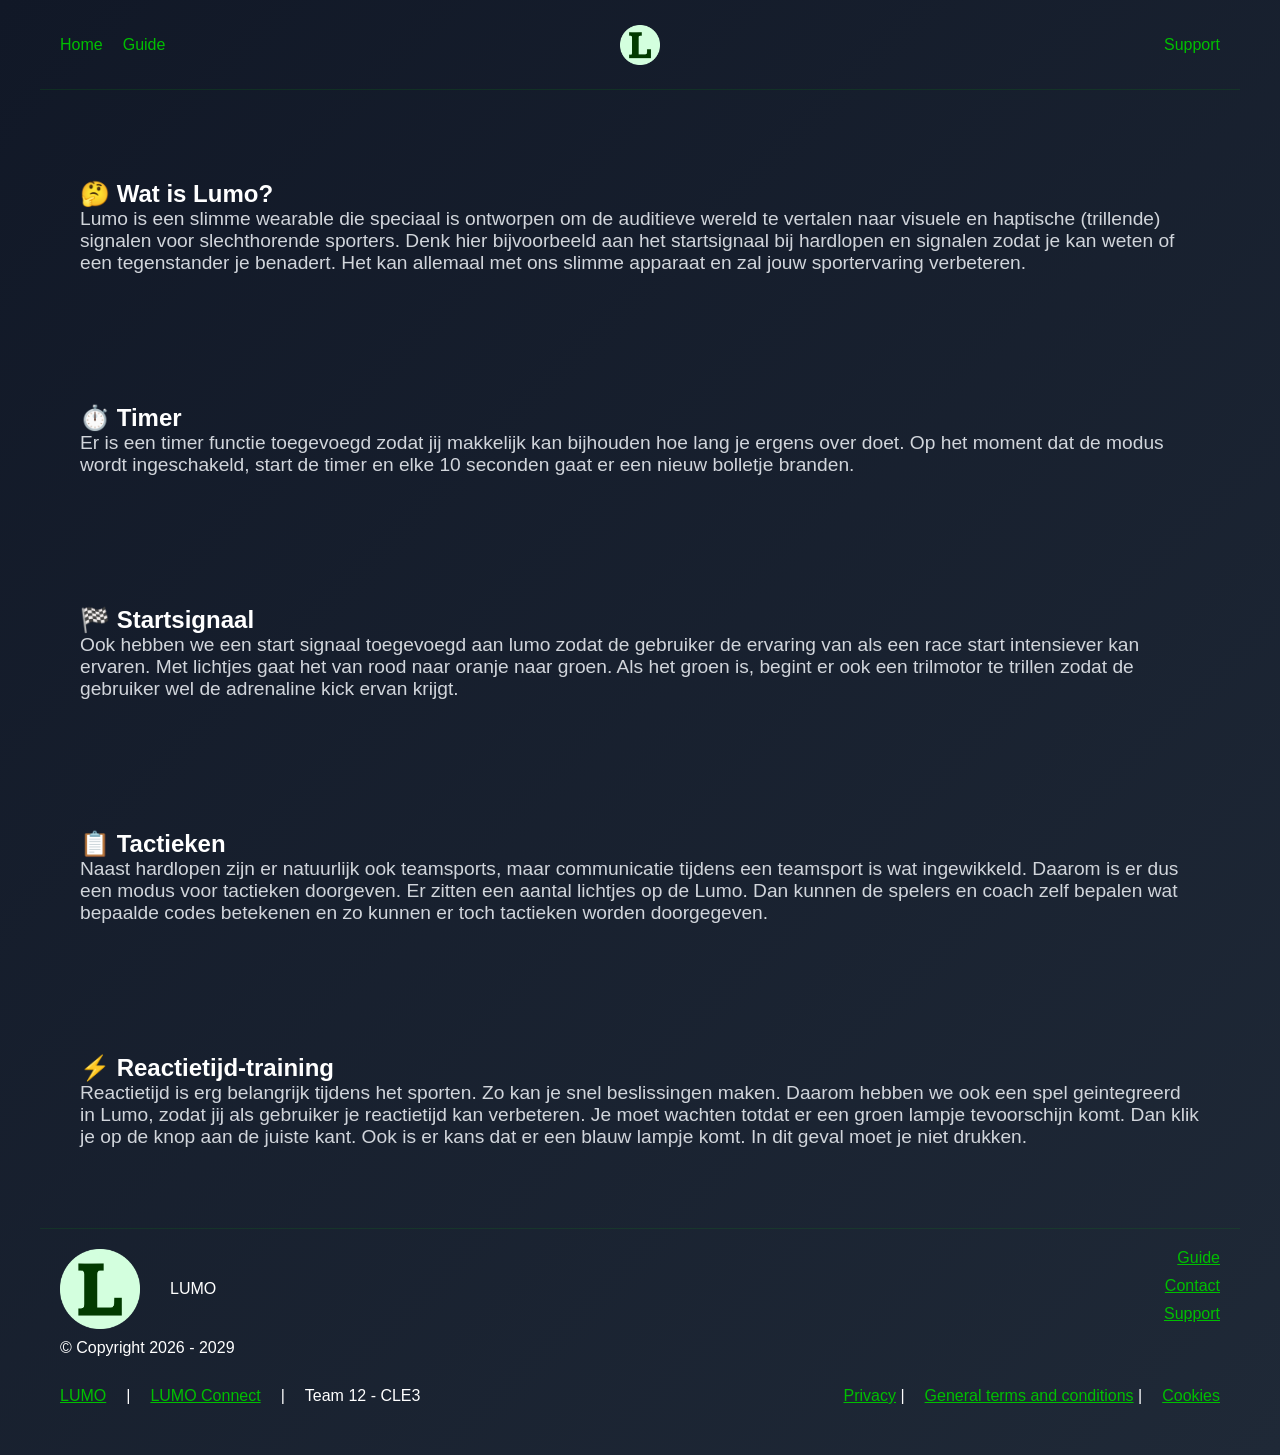
==== guide.html @ cd602b74 "Update Guide" ====
<!DOCTYPE html>
<html lang="en">
<head>
    <meta charset="UTF-8"/>
    <meta name="viewport" content="width=device-width, initial-scale=1.0"/>
    <link rel="shortcut icon" href="./assets/LUMO-logo.png" type="image/x-icon">
    <title>Lumo</title>
    <link rel="stylesheet" href="./styles/style.css">
    <script type="module" src="./javascript/app.js"></script>
</head>
<body>
<nav>
    <ul>
        <li><a href="./index.html">Home</a></li>
        <li><a href="./guide.html">Guide</a></li>
    </ul>
    <a href="./index.html">
        <img src="./assets/LUMO-logo.png" alt="Logo of LUMO">
    </a>
    <ul>
        <li><a href="./support.html">Support</a></li>
    </ul>
</nav>
<main>
    <div class="notification-container" id="notificationContainer"></div>
    <section id="what-is-lumo">
        <h2>🤔 Wat is Lumo?</h2>
        <p>
            Lumo is een slimme wearable die speciaal is ontworpen om de auditieve wereld te
            vertalen naar visuele en haptische (trillende) signalen voor slechthorende sporters.
            Denk hier bijvoorbeeld aan het startsignaal bij hardlopen en signalen zodat je kan
            weten of een tegenstander je benadert. Het kan allemaal met ons slimme apparaat
            en zal jouw sportervaring verbeteren.
        </p>
    </section>
    <section id="mode-1">
        <h2>⏱️ Timer</h2>
        <p>
            Er is een timer functie toegevoegd zodat jij makkelijk kan bijhouden hoe lang je ergens over doet. Op het
            moment dat de modus wordt ingeschakeld, start de timer en elke 10 seconden gaat er een nieuw bolletje
            branden.
        </p>
    </section>
    <section id="mode-2">
        <h2>🏁 Startsignaal</h2>
        <p>
            Ook hebben we een start signaal toegevoegd aan lumo zodat de gebruiker de ervaring van als een race start
            intensiever kan ervaren. Met lichtjes gaat het van rood naar oranje naar groen. Als het groen is, begint er
            ook een trilmotor te trillen zodat de gebruiker wel de adrenaline kick ervan krijgt.
        </p>
    </section>
    <section id="mode-3">
        <h2>📋 Tactieken</h2>
        <p>
            Naast hardlopen zijn er natuurlijk ook teamsports, maar communicatie tijdens een teamsport is wat
            ingewikkeld. Daarom is er dus een modus voor tactieken doorgeven. Er zitten een aantal lichtjes op de Lumo.
            Dan kunnen de spelers en coach zelf bepalen wat bepaalde codes betekenen en zo kunnen er toch tactieken
            worden doorgegeven.
        </p>
    </section>
    <section id="mode-4">
        <h2>⚡ Reactietijd-training</h2>
        <p>
            Reactietijd is erg belangrijk tijdens het sporten. Zo kan je snel beslissingen maken. Daarom hebben we ook
            een spel geintegreerd in Lumo, zodat jij als gebruiker je reactietijd kan verbeteren. Je moet wachten totdat
            er een groen lampje tevoorschijn komt. Dan klik je op de knop aan de juiste kant. Ook is er kans dat er een
            blauw lampje komt. In dit geval moet je niet drukken.
        </p>
    </section>
</main>
<footer>
    <div>
        <ul>
            <li class="logo-container"><img src="./assets/LUMO-logo.png" alt="LUMO"> LUMO</li>
            <li>© Copyright 2026 - 2029</li>
        </ul>
        <ul>
            <li><a href="#">Guide</a></li>
            <li><a href="#">Contact</a></li>
            <li><a href="./support.html">Support</a></li>
        </ul>
    </div>
    <div>
        <ul class="row">
            <li><a href="https://lumo.hogeschool-rotterdam.com/">LUMO</a></li>
            |
            <li><a href="http://connect-lumo.hogeschool-rotterdam.com/">LUMO Connect</a></li>
            |
            <li>Team 12 - CLE3</li>
        </ul>
        <ul class="row">
            <li><a href="#">Privacy</a> |</li>
            <li><a href="#">General terms and conditions</a> |</li>
            <li><a href="#">Cookies</a></li>
        </ul>
    </div>
</footer>
</body>
</html>
---- styles/style.css ----
* {
  margin: 0;
  padding: 0;
  box-sizing: border-box;
  font-family: Arial, sans-serif;
}

body {
  min-height: 100vh;
  display: flex;
  flex-direction: column;
  align-items: center;
  background: linear-gradient(135deg, #111827, #1f2937);
  color: white;
  text-align: center;
  overflow-x: hidden;
}

nav {
  width: 100%;
  max-width: 1200px;
  min-height: 10svh;
  padding: 20px;
  display: grid;
  grid-template-columns: 1fr auto 1fr;
  align-items: center;
  border-bottom: 1px solid rgba(0, 191, 0, 0.1254901961);
}
nav > ul {
  gap: 20px;
  display: flex;
  list-style: none;
}
nav > ul:first-of-type {
  justify-content: flex-start;
}
nav > ul:last-of-type {
  justify-content: flex-end;
}
nav > ul > li > a {
  text-decoration: none;
}
nav > ul > li > a:hover {
  text-decoration: underline;
}
nav > a {
  display: flex;
  justify-content: center;
  align-items: center;
}
nav > a > img {
  height: 40px;
  width: auto;
  display: block;
}

main {
  position: relative;
  min-height: 80svh;
  width: 100%;
  max-width: 1200px;
  padding: 20px;
  display: flex;
  align-items: center;
  text-align: center;
  flex-direction: column;
}

h1 {
  font-size: 3rem;
  margin-bottom: 15px;
}

p {
  font-size: 1.2rem;
  color: #d1d5db;
}

a {
  color: #00bf00;
}

.badge {
  display: inline-block;
  width: -moz-max-content;
  width: max-content;
  margin-top: 20px;
  padding: 8px 16px;
  border: 1px solid #4b5563;
  border-radius: 999px;
  font-size: 0.9rem;
  color: #9ca3af;
}

button {
  background-color: #00bf00;
  display: inline-block;
  width: -moz-max-content;
  width: max-content;
  margin-top: 20px;
  padding: 8px 16px;
  border: 1px solid #4b5563;
  border-radius: 999px;
  font-size: 0.9rem;
  color: #1f2937;
  font-weight: bold;
}

button:hover {
  background-color: transparent;
  border-color: #00bf00;
  color: #00bf00;
  cursor: pointer;
}

.notification-container {
  gap: 20px;
  position: absolute;
  top: 25px;
  left: 50px;
  display: flex;
  flex-direction: column;
}
.notification-container > div {
  display: flex;
  gap: 5px;
  width: -moz-max-content;
  width: max-content;
  padding: 8px 16px;
  border-radius: 999px;
  font-size: 0.9rem;
  box-shadow: 4px 4px 13px 4px rgba(44, 44, 44, 0.16);
}
.notification-container > div.succes {
  border: 1px solid #345f2a;
  background-color: rgba(0, 191, 0, 0.3333333333);
  color: #9ca3af;
}
.notification-container > div.normal {
  border: 1px solid #4b5563;
  color: #9ca3af;
}
.notification-container > div.warning {
  border: 1px solid #663838;
  background-color: rgba(191, 0, 0, 0.3333333333);
  color: #9ca3af;
}
.notification-container > div > img {
  width: 15px;
  height: 15px;
}

.banner-container {
  width: 100%;
  align-self: flex-start;
  position: relative;
}
.banner-container > div.background {
  position: absolute;
  left: -50%;
  width: 200svw;
  background-color: #D3FFDE;
  opacity: 0.1;
  z-index: -1;
}
.banner-container > video {
  width: 100%;
  height: 40svh;
  -o-object-fit: cover;
     object-fit: cover;
  -o-object-position: top;
     object-position: top;
  z-index: 2;
}
.banner-container > div {
  width: 100%;
  height: 40svh;
  position: absolute;
  top: 0;
  left: 0;
  background-color: #D3FFDE;
  opacity: 0.5;
  z-index: 3;
}
.banner-container > div > img {
  width: auto;
  height: 100%;
  z-index: 4;
}

section {
  width: 100%;
  padding: 50px 20px;
  display: flex;
  flex-direction: column;
  justify-content: flex-start;
  align-items: flex-start;
  text-align: start;
}
section > h1 {
  font-size: 2em;
}
section > h2 {
  margin-top: 20px;
}
section > p {
  margin-bottom: 10px;
}
section > div.side {
  display: flex;
  gap: 20px;
}
section > div.side > div {
  display: inline-block;
  margin-top: 20px;
  padding: 8px 16px;
  border: 1px solid #4b5563;
  border-radius: 8px;
}
section > div.side > div > h2 {
  margin-bottom: 10px;
}

form {
  display: inline-block;
  margin-top: 20px;
  padding: 8px 16px;
  border: 1px solid #4b5563;
  border-radius: 8px;
}

footer {
  width: 100%;
  max-width: 1200px;
  min-height: 10svh;
  padding: 20px;
  display: flex;
  flex-direction: column;
  align-items: center;
  border-top: 1px solid rgba(0, 191, 0, 0.1254901961);
}
footer > div {
  width: 100%;
  gap: 20px;
  margin-bottom: 20px;
  display: flex;
}
footer > div > ul, footer > div > div {
  display: flex;
  flex-direction: column;
  width: 50%;
}
footer > div > ul.row, footer > div > div.row {
  flex-direction: row;
  gap: 20px;
}
footer > div > ul {
  list-style: none;
}
footer > div > ul:first-child {
  align-items: flex-start;
}
footer > div > ul:first-child li {
  margin-bottom: 10px;
}
footer > div > ul:last-child {
  align-items: flex-end;
}
footer > div > ul:last-child li {
  margin-bottom: 10px;
}
footer > div > ul.row:first-child {
  justify-content: flex-start;
}
footer > div > ul.row:last-child {
  justify-content: flex-end;
}
footer > div > div:first-child {
  align-items: flex-start;
}
footer > div > div:first-child li {
  margin-bottom: 10px;
}
footer > div > div:last-child {
  align-items: flex-end;
}
footer > div > div:last-child li {
  margin-bottom: 10px;
}
footer > div > div.row:first-child {
  justify-content: flex-start;
}
footer > div > div.row:last-child {
  justify-content: flex-end;
}

.logo-container {
  gap: 30px;
  display: flex;
  align-items: center;
}
.logo-container > img {
  width: 80px;
}/*# sourceMappingURL=style.css.map */
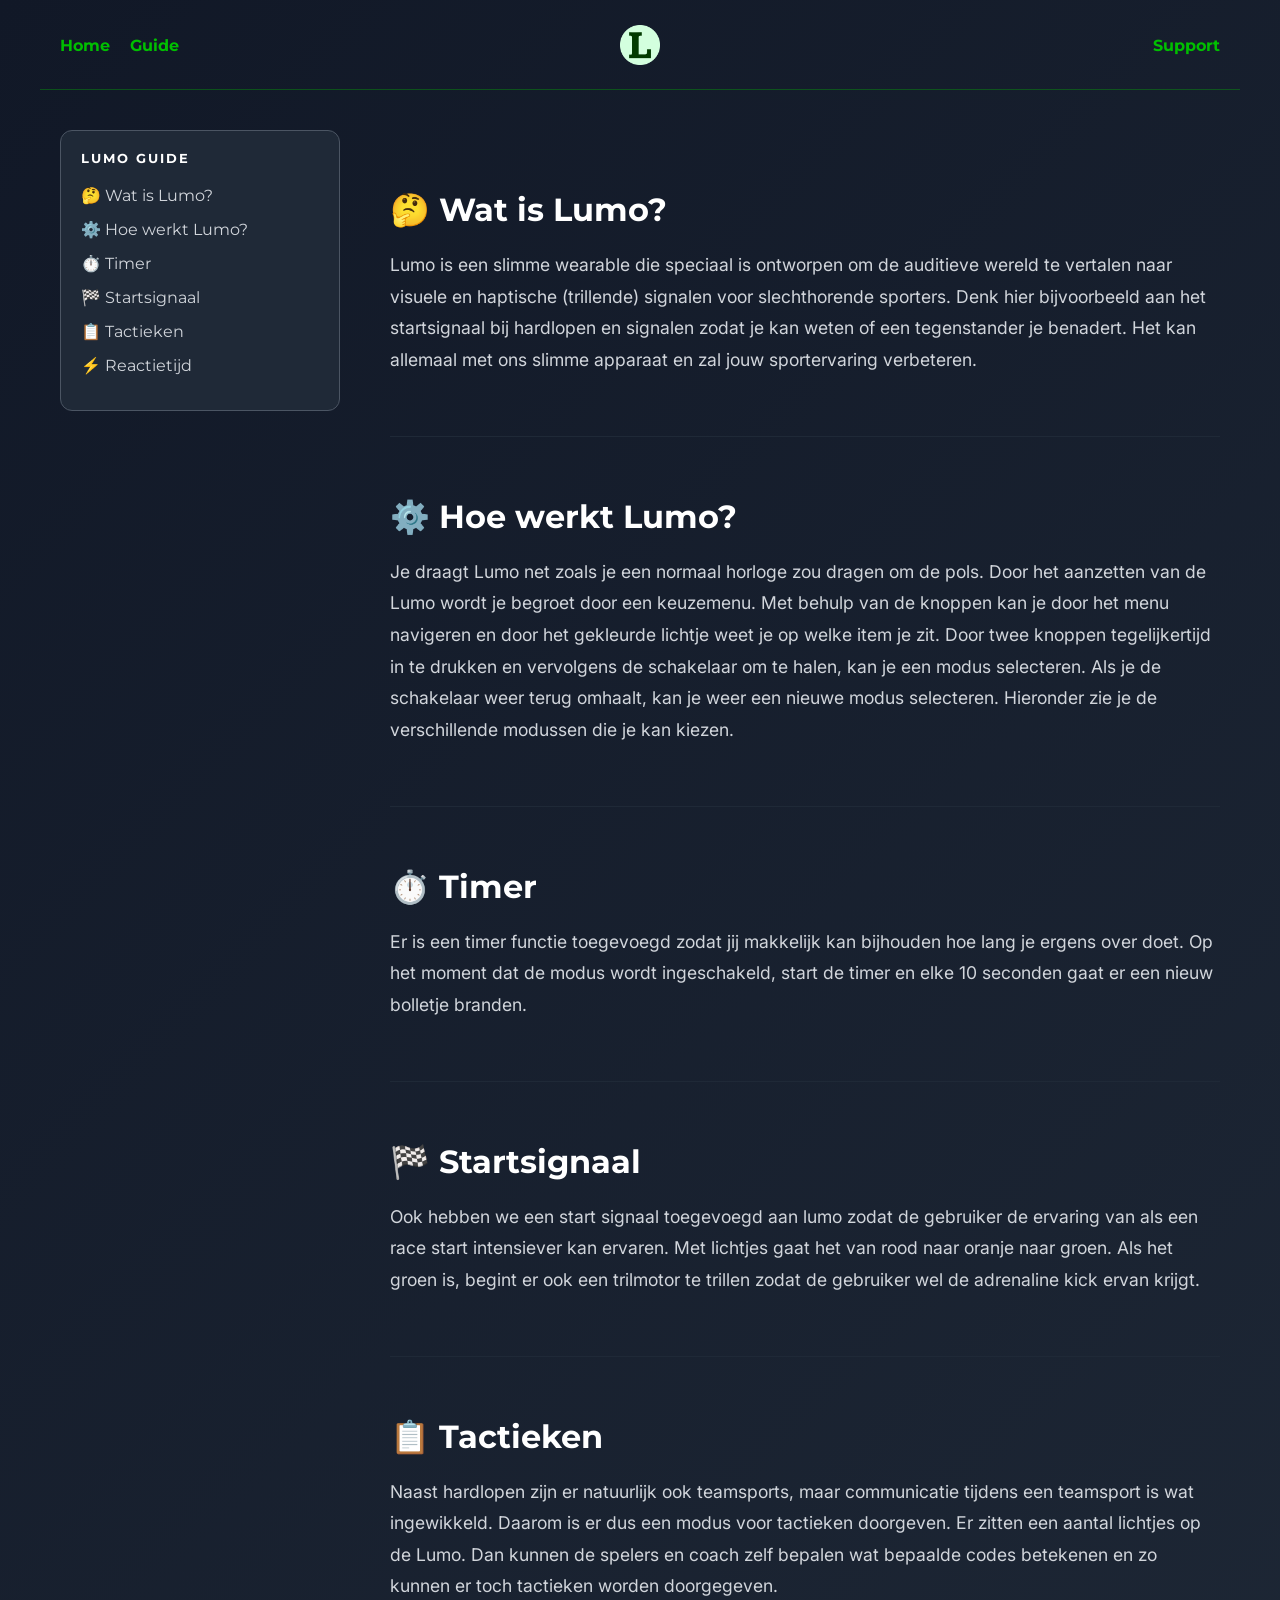
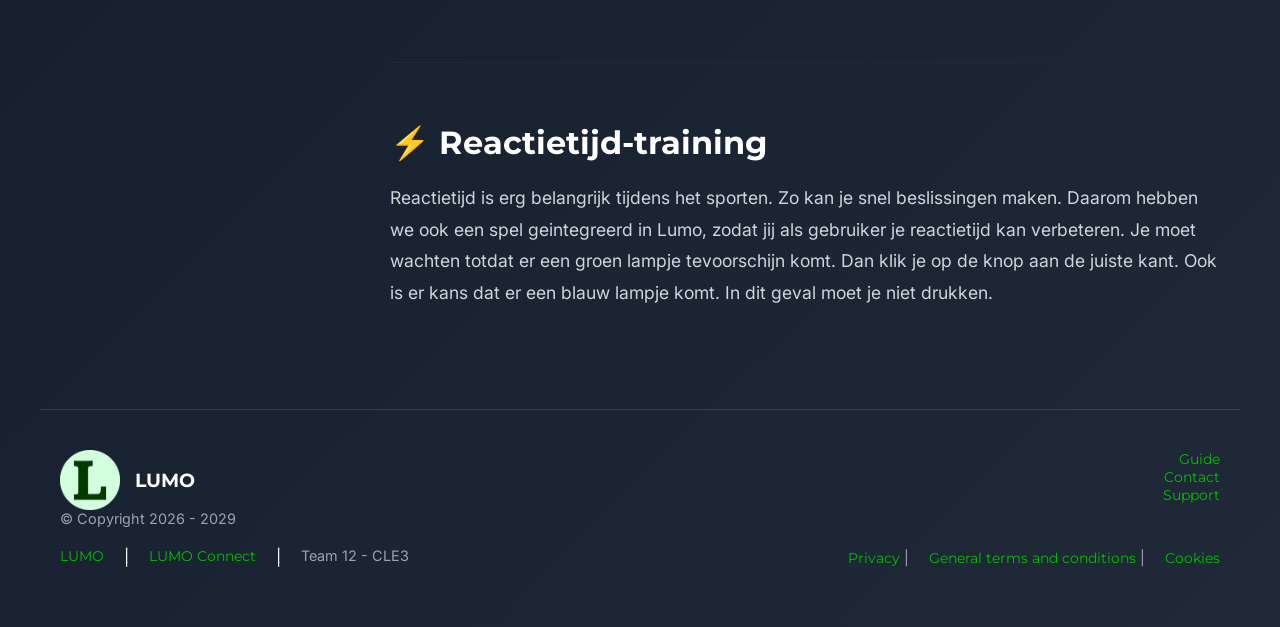
==== commit 79dcb9bd: "Update" ====
--- a/guide.html
+++ b/guide.html
@@ -5,7 +5,13 @@
     <meta name="viewport" content="width=device-width, initial-scale=1.0"/>
     <link rel="shortcut icon" href="./assets/LUMO-logo.png" type="image/x-icon">
     <title>Lumo</title>
-    <link rel="stylesheet" href="./styles/style.css">
+<!--    <link rel="stylesheet" href="./styles/style.css">-->
+    <link rel="stylesheet" href="./styles/guide.css">
+
+    <link rel="preconnect" href="https://fonts.googleapis.com">
+    <link rel="preconnect" href="https://fonts.gstatic.com" crossorigin>
+    <link href="https://fonts.googleapis.com/css2?family=Inter:ital,opsz,wght@0,14..32,100..900;1,14..32,100..900&family=Montserrat:ital,wght@0,100..900;1,100..900&display=swap" rel="stylesheet">
+
     <script type="module" src="./javascript/app.js"></script>
 </head>
 <body>
@@ -23,6 +29,19 @@
 </nav>
 <main>
     <div class="notification-container" id="notificationContainer"></div>
+    <div class="guide-layout">
+    <aside class="sidebar">
+        <h3>Lumo Guide</h3>
+        <ul>
+            <li><a href="#what-is-lumo">🤔 Wat is Lumo?</a></li>
+            <li><a href="#how-it-works">⚙️ Hoe werkt Lumo?</a></li>
+            <li><a href="#mode-1">⏱️ Timer</a></li>
+            <li><a href="#mode-2">🏁 Startsignaal</a></li>
+            <li><a href="#mode-3">📋 Tactieken</a></li>
+            <li><a href="#mode-4">⚡ Reactietijd</a></li>
+        </ul>
+    </aside>
+<div class="guide-content">
     <section id="what-is-lumo">
         <h2>🤔 Wat is Lumo?</h2>
         <p>
@@ -31,6 +50,12 @@
             Denk hier bijvoorbeeld aan het startsignaal bij hardlopen en signalen zodat je kan
             weten of een tegenstander je benadert. Het kan allemaal met ons slimme apparaat
             en zal jouw sportervaring verbeteren.
+        </p>
+    </section>
+    <section id="how-it-works">
+        <h2>⚙️ Hoe werkt Lumo?</h2>
+        <p>
+            Je draagt Lumo net zoals je een normaal horloge zou dragen om de pols. Door het aanzetten van de Lumo wordt je begroet door een keuzemenu. Met behulp van de knoppen kan je door het menu navigeren en door het gekleurde lichtje weet je op welke item je zit. Door twee knoppen tegelijkertijd in te drukken en vervolgens de schakelaar om te halen, kan je een modus selecteren. Als je de schakelaar weer terug omhaalt, kan je weer een nieuwe modus selecteren. Hieronder zie je de verschillende modussen die je kan kiezen.
         </p>
     </section>
     <section id="mode-1">
@@ -67,6 +92,8 @@
             blauw lampje komt. In dit geval moet je niet drukken.
         </p>
     </section>
+</div>
+    </div>
 </main>
 <footer>
     <div>
--- a/styles/style.css
+++ b/styles/style.css
@@ -1,3 +1,204 @@
+button {
+  background-color: #00bf00;
+  display: inline-block;
+  width: -moz-max-content;
+  width: max-content;
+  margin-top: 20px;
+  padding: 8px 16px;
+  border: 1px solid #4b5563;
+  border-radius: 999px;
+  font-size: 0.9rem;
+  color: #1f2937;
+  font-weight: bold;
+}
+
+button:hover {
+  background-color: transparent;
+  border-color: #00bf00;
+  color: #00bf00;
+  cursor: pointer;
+}
+
+footer {
+  width: 100%;
+  max-width: 1200px;
+  min-height: 10svh;
+  padding: 20px;
+  display: flex;
+  flex-direction: column;
+  align-items: center;
+  border-top: 1px solid rgba(0, 191, 0, 0.1254901961);
+}
+footer > div {
+  width: 100%;
+  gap: 20px;
+  margin-bottom: 20px;
+  display: flex;
+}
+footer > div > ul, footer > div > div {
+  display: flex;
+  flex-direction: column;
+  width: 50%;
+}
+footer > div > ul.row, footer > div > div.row {
+  flex-direction: row;
+  gap: 20px;
+}
+footer > div > ul {
+  list-style: none;
+}
+footer > div > ul:first-child {
+  align-items: flex-start;
+}
+footer > div > ul:first-child li {
+  margin-bottom: 10px;
+}
+footer > div > ul:last-child {
+  align-items: flex-end;
+}
+footer > div > ul:last-child li {
+  margin-bottom: 10px;
+}
+footer > div > ul.row:first-child {
+  justify-content: flex-start;
+}
+footer > div > ul.row:last-child {
+  justify-content: flex-end;
+}
+footer > div > div:first-child {
+  align-items: flex-start;
+}
+footer > div > div:first-child li {
+  margin-bottom: 10px;
+}
+footer > div > div:last-child {
+  align-items: flex-end;
+}
+footer > div > div:last-child li {
+  margin-bottom: 10px;
+}
+footer > div > div.row:first-child {
+  justify-content: flex-start;
+}
+footer > div > div.row:last-child {
+  justify-content: flex-end;
+}
+
+.top-bar {
+  width: 100%;
+  max-width: 1200px;
+  padding: 5px 20px;
+  background-color: rgba(0, 191, 0, 0.1882352941);
+  border-radius: 0 0 8px 8px;
+}
+.top-bar > ul {
+  list-style: none;
+  display: flex;
+  justify-content: flex-end;
+}
+.top-bar > ul > li > select {
+  padding: 5px 10px;
+  background-color: #151d2c;
+  color: #FFFFFF;
+}
+
+nav {
+  width: 100%;
+  max-width: 1200px;
+  min-height: 10svh;
+  padding: 20px;
+  display: grid;
+  grid-template-columns: 1fr auto 1fr;
+  align-items: center;
+  border-bottom: 1px solid rgba(0, 191, 0, 0.1254901961);
+}
+nav > ul {
+  gap: 20px;
+  display: flex;
+  align-items: center;
+  list-style: none;
+}
+nav > ul:first-of-type {
+  justify-content: flex-start;
+}
+nav > ul:last-of-type {
+  justify-content: flex-end;
+}
+nav > ul > li > button {
+  margin-top: 0;
+}
+nav > ul > li > a {
+  text-decoration: none;
+}
+nav > ul > li > a:hover {
+  text-decoration: underline;
+}
+nav > a {
+  display: flex;
+  justify-content: center;
+  align-items: center;
+}
+nav > a > img {
+  height: 40px;
+  width: auto;
+  display: block;
+}
+
+.notification-container {
+  gap: 20px;
+  position: absolute;
+  top: 25px;
+  left: 50px;
+  display: flex;
+  flex-direction: column;
+}
+.notification-container > div {
+  width: -moz-max-content;
+  width: max-content;
+  padding: 8px 16px;
+  display: flex;
+  gap: 5px;
+  border-radius: 999px;
+  font-size: 0.9rem;
+  box-shadow: 4px 4px 13px 4px rgba(44, 44, 44, 0.16);
+}
+.notification-container > div > img {
+  width: 15px;
+  height: 15px;
+}
+.notification-container > div > button {
+  width: 20px;
+  height: 20px;
+  margin-top: 0;
+  padding: 0;
+  position: relative;
+  border: 0px;
+  background-color: transparent;
+}
+.notification-container > div > button > svg {
+  width: 20px;
+  height: 20px;
+  padding: 5px;
+  position: absolute;
+  top: 0;
+  left: 0;
+}
+.notification-container > div > button:hover {
+  border: #345f2a 1px solid;
+}
+.notification-container > div.succes {
+  border: 1px solid #345f2a;
+  color: #9ca3af;
+}
+.notification-container > div.information {
+  border: 1px solid #4b5563;
+  color: #9ca3af;
+}
+.notification-container > div.warning {
+  border: 1px solid #663838;
+  color: #9ca3af;
+}
+
 * {
   margin: 0;
   padding: 0;
--- a/styles/guide.css
+++ b/styles/guide.css
@@ -0,0 +1,288 @@
+:root {
+    /* Backgrounds */
+    --primary-bg: #111827;
+    --secondary-bg: #1f2937;
+
+    /* Text */
+    --primary-text: #ffffff;
+    --secondary-text: #d1d5db;
+    --dimmed-text: #9ca3af;
+
+    /* Borders */
+    --neutral-border: #4b5563;
+    --dark-border: #1f2937;
+    --success-border: #345f2a;
+
+    /* Accent / Status */
+    --success-accent: #00bf00;
+    --success-bg-alpha: #00bf0055;
+    --warning-accent: #663838;
+    --warning-bg-alpha: #bf000055;
+
+    /* Fonts */
+    --font-title: 'Montserrat', sans-serif;
+    --font-para: 'Inter', sans-serif;
+}
+
+* {
+    margin: 0;
+    padding: 0;
+    box-sizing: border-box;
+}
+
+html {
+    scroll-behavior: smooth;
+}
+
+body {
+    min-height: 100vh;
+    display: flex;
+    flex-direction: column;
+    align-items: center;
+    background: linear-gradient(135deg, var(--primary-bg), var(--secondary-bg));
+    color: var(--primary-text);
+    font-family: var(--font-para);
+    text-align: center;
+    overflow-x: hidden;
+}
+
+h1, h2, h3, nav a, .logo-container {
+    font-family: var(--font-title);
+    font-weight: 700;
+}
+
+p, li, footer span {
+    font-family: var(--font-para);
+    color: var(--secondary-text);
+}
+
+nav {
+    width: 100%;
+    max-width: 1200px;
+    min-height: 10svh;
+    padding: 20px;
+    display: grid;
+    grid-template-columns: 1fr auto 1fr;
+    align-items: center;
+    border-bottom: 1px solid var(--success-bg-alpha);
+}
+
+nav ul {
+    gap: 20px;
+    display: flex;
+    list-style: none;
+}
+
+nav ul:first-of-type { justify-content: flex-start; }
+nav ul:last-of-type { justify-content: flex-end; }
+
+nav a {
+    text-decoration: none;
+    color: var(--success-accent);
+    font-size: 1rem;
+    transition: 0.3s;
+}
+
+nav a:hover {
+    opacity: 0.7;
+}
+
+nav img { height: 40px; display: block; }
+
+main {
+    width: 100%;
+    max-width: 1200px;
+    padding: 40px 20px;
+    display: flex;
+    align-items: center;
+    flex-direction: column;
+}
+
+section {
+    width: 100%;
+    padding: 50px 20px;
+    display: flex;
+    flex-direction: column;
+    justify-content: flex-start;
+    align-items: flex-start;
+    text-align: start;
+}
+
+section h2 {
+    color: var(--primary-text);
+    margin-bottom: 15px;
+    font-size: 2rem;
+}
+
+section p {
+    font-size: 1.1rem;
+    line-height: 1.6;
+}
+
+.notification-container > div.succes {
+    border: 1px solid var(--success-border);
+    background-color: var(--success-bg-alpha);
+    color: var(--secondary-text);
+}
+
+.notification-container > div.warning {
+    border: 1px solid var(--warning-accent);
+    background-color: var(--warning-bg-alpha);
+    color: var(--secondary-text);
+}
+
+footer {
+    width: 100%;
+    max-width: 1200px;
+    padding: 40px 20px;
+    display: flex;
+    flex-direction: column;
+    align-items: center;
+    border-top: 1px solid var(--success-bg-alpha);
+    margin-top: auto;
+}
+
+footer > div {
+    width: 100%;
+    gap: 20px;
+    margin-bottom: 20px;
+    display: flex;
+}
+
+footer > div > ul,
+footer > div > div {
+    display: flex;
+    flex-direction: column;
+    width: 50%;
+}
+
+footer > div > ul.row,
+footer > div > div.row {
+    flex-direction: row;
+    gap: 20px;
+}
+
+footer li {
+    list-style: none;
+    font-size: 0.9rem;
+    color: var(--dimmed-text);
+}
+
+footer a {
+    color: var(--success-accent) !important;
+    text-decoration: none;
+    font-family: var(--font-title);
+    font-size: 0.9rem;
+    transition: 0.3s ease;
+}
+
+footer a:hover {
+    opacity: 0.6;
+    text-decoration: underline;
+}
+footer > div > ul:first-child,
+footer > div > div:first-child { align-items: flex-start; }
+footer > div > ul:last-child,
+footer > div > div:last-child { align-items: flex-end; }
+
+footer > div > ul.row:first-child { justify-content: flex-start; }
+footer > div > ul.row:last-child { justify-content: flex-end; }
+
+.logo-container {
+    gap: 15px;
+    display: flex;
+    align-items: center;
+    color: var(--primary-text);
+    font-size: 1.2rem;
+}
+
+.logo-container > img {
+    width: 60px;
+}
+
+.guide-layout {
+    display: flex;
+    flex-direction: row;
+    gap: 50px;
+    align-items: flex-start;
+    text-align: left;
+}
+
+.sidebar {
+    width: 280px;
+    position: sticky;
+    top: 40px;
+    padding: 20px;
+    background: var(--secondary-bg);
+    border-radius: 12px;
+    border: 1px solid var(--neutral-border);
+}
+
+.sidebar h3 {
+    font-family: var(--font-title);
+    color: var(--primary-text);
+    font-size: 0.8rem;
+    text-transform: uppercase;
+    letter-spacing: 2px;
+    margin-bottom: 20px;
+}
+
+.sidebar ul {
+    list-style: none;
+    padding: 0;
+}
+
+.sidebar li {
+    margin-bottom: 15px;
+}
+
+.sidebar a {
+    text-decoration: none;
+    font-family: var(--font-title);
+    color: var(--secondary-text);
+    font-size: 1rem;
+    transition: all 0.3s ease;
+    display: block;
+}
+
+.sidebar a:hover {
+    color: var(--success-accent);
+    transform: translateX(5px);
+}
+
+.guide-content {
+    flex: 1;
+}
+
+.guide-content section {
+    padding: 60px 0;
+    border-bottom: 1px solid var(--dark-border);
+}
+
+.guide-content section:last-child {
+    border-bottom: none;
+}
+
+.guide-content h2 {
+    font-family: var(--font-title);
+    color: var(--primary-text);
+    margin-bottom: 20px;
+}
+
+.guide-content p {
+    font-family: var(--font-para);
+    color: var(--secondary-text);
+    line-height: 1.8;
+}
+
+@media (max-width: 900px) {
+    .guide-layout {
+        flex-direction: column;
+    }
+
+    .sidebar {
+        width: 100%;
+        position: relative;
+        top: 0;
+    }
+}
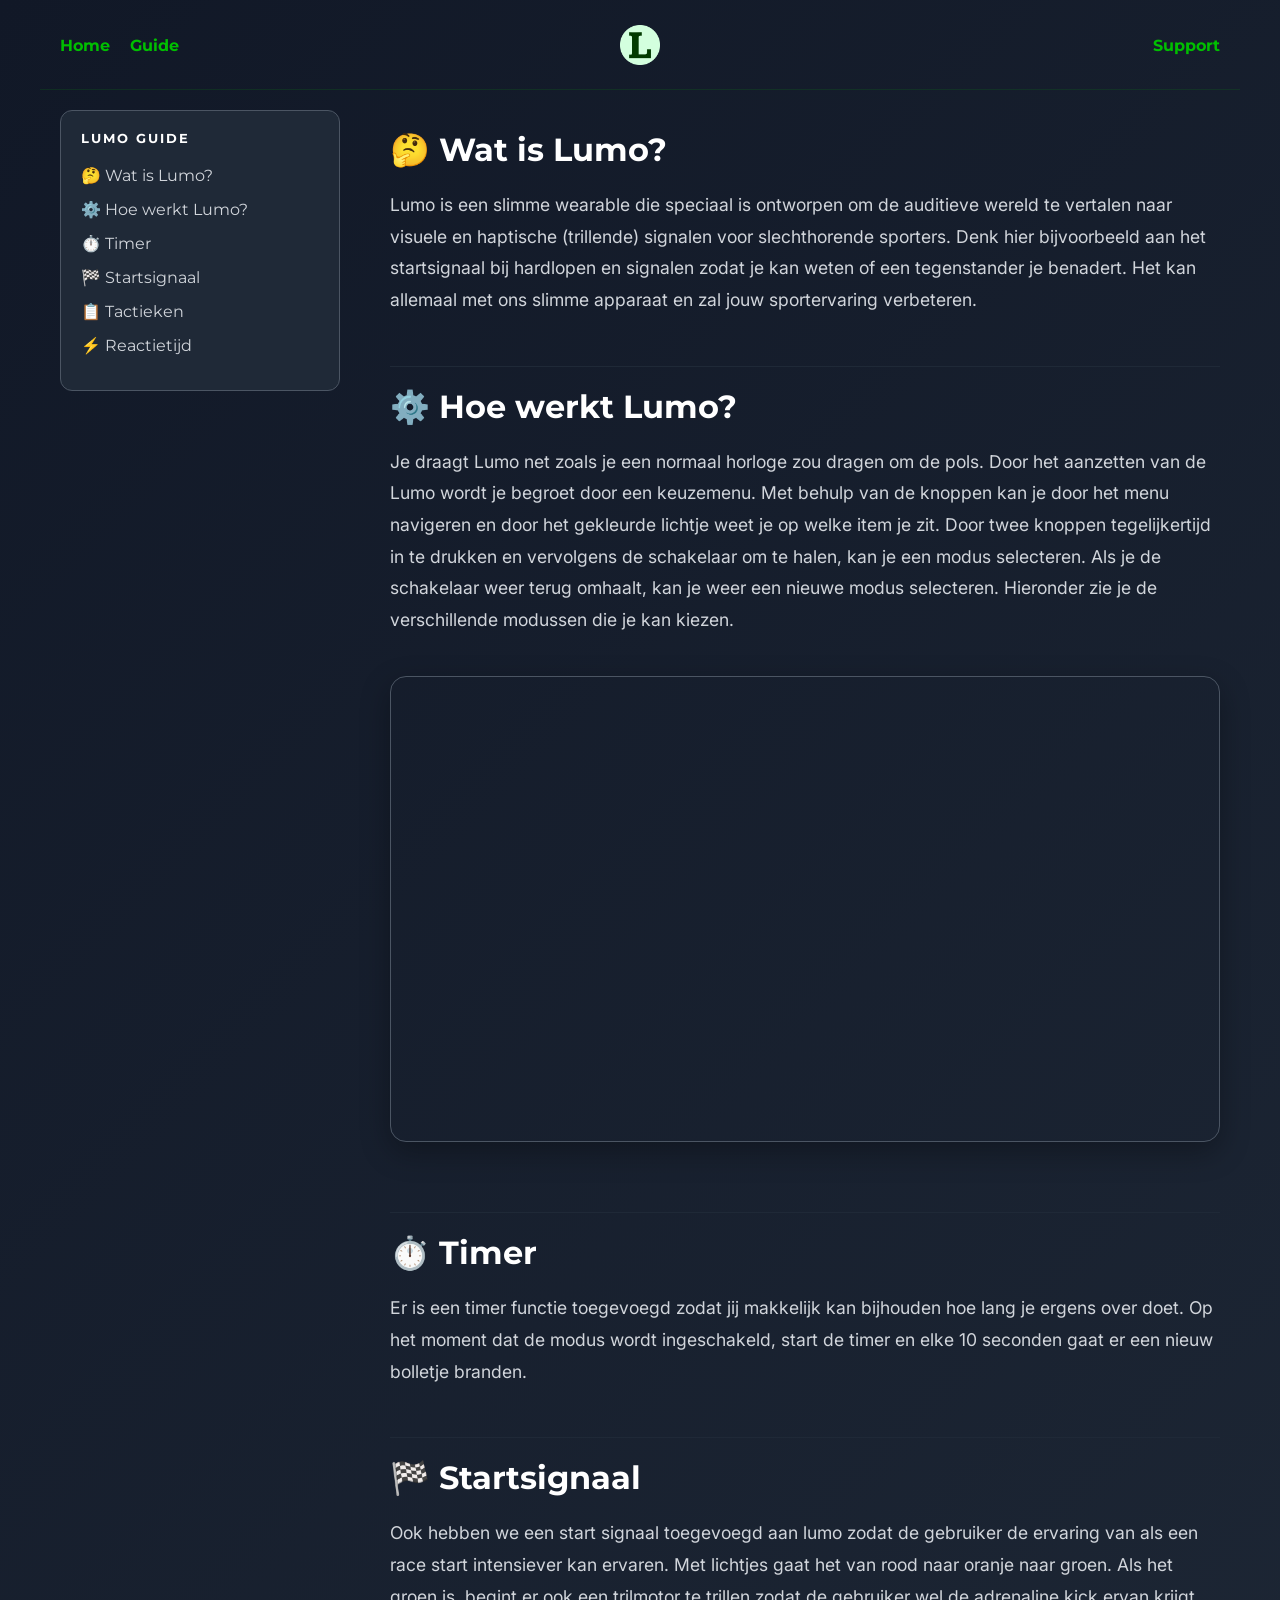
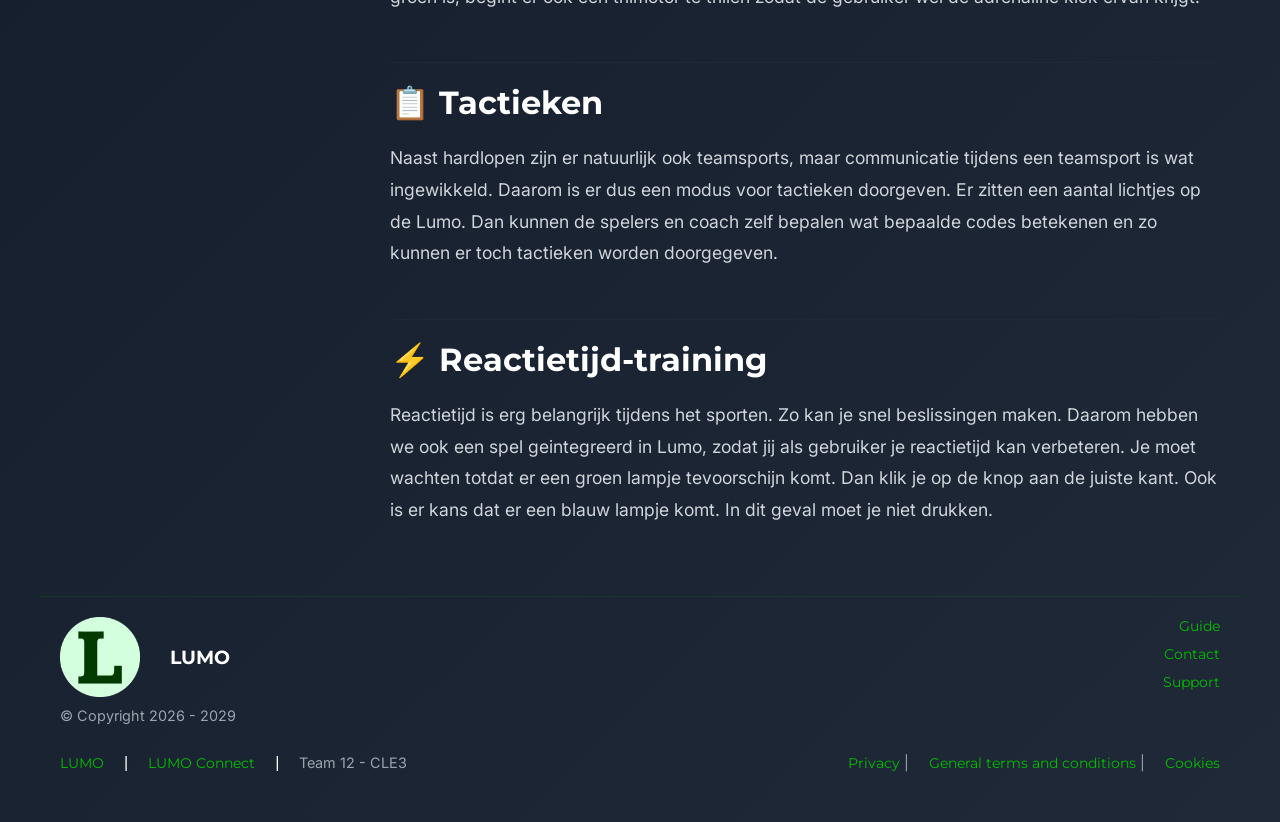
==== commit 999c5c99: "Update styling all pages and video added" ====
--- a/guide.html
+++ b/guide.html
@@ -5,12 +5,7 @@
     <meta name="viewport" content="width=device-width, initial-scale=1.0"/>
     <link rel="shortcut icon" href="./assets/LUMO-logo.png" type="image/x-icon">
     <title>Lumo</title>
-<!--    <link rel="stylesheet" href="./styles/style.css">-->
-    <link rel="stylesheet" href="./styles/guide.css">
-
-    <link rel="preconnect" href="https://fonts.googleapis.com">
-    <link rel="preconnect" href="https://fonts.gstatic.com" crossorigin>
-    <link href="https://fonts.googleapis.com/css2?family=Inter:ital,opsz,wght@0,14..32,100..900;1,14..32,100..900&family=Montserrat:ital,wght@0,100..900;1,100..900&display=swap" rel="stylesheet">
+    <link rel="stylesheet" href="./styles/style.css">
 
     <script type="module" src="./javascript/app.js"></script>
 </head>
@@ -57,6 +52,15 @@
         <p>
             Je draagt Lumo net zoals je een normaal horloge zou dragen om de pols. Door het aanzetten van de Lumo wordt je begroet door een keuzemenu. Met behulp van de knoppen kan je door het menu navigeren en door het gekleurde lichtje weet je op welke item je zit. Door twee knoppen tegelijkertijd in te drukken en vervolgens de schakelaar om te halen, kan je een modus selecteren. Als je de schakelaar weer terug omhaalt, kan je weer een nieuwe modus selecteren. Hieronder zie je de verschillende modussen die je kan kiezen.
         </p>
+        <div class="video-container">
+            <iframe
+                    src="https://www.youtube.com/embed/NRBpqdFwl78"
+                    title="Lumo Demonstratie"
+                    frameborder="0"
+                    allow="accelerometer; autoplay; clipboard-write; encrypted-media; gyroscope; picture-in-picture; web-share"
+                    allowfullscreen>
+            </iframe>
+        </div>
     </section>
     <section id="mode-1">
         <h2>⏱️ Timer</h2>
--- a/styles/style.css
+++ b/styles/style.css
@@ -1,7 +1,7 @@
+@import url("https://fonts.googleapis.com/css2?family=Inter:wght@400;700&family=Montserrat:wght@400;700&display=swap");
 button {
   background-color: #00bf00;
   display: inline-block;
-  width: -moz-max-content;
   width: max-content;
   margin-top: 20px;
   padding: 8px 16px;
@@ -153,7 +153,6 @@
   flex-direction: column;
 }
 .notification-container > div {
-  width: -moz-max-content;
   width: max-content;
   padding: 8px 16px;
   display: flex;
@@ -199,6 +198,443 @@
   color: #9ca3af;
 }
 
+html {
+  scroll-behavior: smooth;
+}
+
+body {
+  min-height: 100vh;
+  display: flex;
+  flex-direction: column;
+  align-items: center;
+  background: linear-gradient(135deg, #111827, #1f2937);
+  color: #ffffff;
+  font-family: "Inter", sans-serif;
+  text-align: center;
+  overflow-x: hidden;
+}
+
+h1, h2, h3, nav a, .logo-container {
+  font-family: "Montserrat", sans-serif;
+  font-weight: 700;
+}
+
+p, li, footer span {
+  font-family: "Inter", sans-serif;
+  color: #d1d5db;
+}
+
+nav {
+  width: 100%;
+  max-width: 1200px;
+  min-height: 10svh;
+  padding: 20px;
+  display: grid;
+  grid-template-columns: 1fr auto 1fr;
+  align-items: center;
+  border-bottom: 1px solid rgba(0, 191, 0, 0.33);
+}
+nav ul {
+  gap: 20px;
+  display: flex;
+  list-style: none;
+}
+nav ul:first-of-type {
+  justify-content: flex-start;
+}
+nav ul:last-of-type {
+  justify-content: flex-end;
+}
+nav a {
+  text-decoration: none;
+  color: #00bf00;
+  font-size: 1rem;
+  transition: 0.3s;
+}
+nav a:hover {
+  opacity: 0.7;
+}
+nav img {
+  height: 40px;
+  display: block;
+}
+
+main {
+  width: 100%;
+  max-width: 1200px;
+  padding: 40px 20px;
+  display: flex;
+  align-items: center;
+  flex-direction: column;
+}
+
+section {
+  width: 100%;
+  padding: 50px 20px;
+  display: flex;
+  flex-direction: column;
+  justify-content: flex-start;
+  align-items: flex-start;
+  text-align: start;
+}
+section h2 {
+  color: #ffffff;
+  margin-bottom: 15px;
+  font-size: 2rem;
+}
+section p {
+  font-size: 1.1rem;
+  line-height: 1.6;
+}
+
+.video-container {
+  width: 100%;
+  margin: 30px 0;
+  aspect-ratio: 16/9;
+  border-radius: 16px;
+  overflow: hidden;
+  box-shadow: 0 10px 30px rgba(0, 0, 0, 0.3);
+  border: 1px solid #4b5563;
+}
+.video-container iframe {
+  height: 100%;
+  width: 100%;
+  display: block;
+}
+
+#how-it-works {
+  display: flex;
+  flex-direction: column;
+  align-items: flex-start;
+}
+
+.notification-container > div.succes {
+  border: 1px solid #345f2a;
+  background-color: rgba(0, 191, 0, 0.33);
+  color: #d1d5db;
+}
+.notification-container > div.warning {
+  border: 1px solid #663838;
+  background-color: rgba(191, 0, 0, 0.33);
+  color: #d1d5db;
+}
+
+footer {
+  width: 100%;
+  max-width: 1200px;
+  padding: 40px 20px;
+  display: flex;
+  flex-direction: column;
+  align-items: center;
+  border-top: 1px solid rgba(0, 191, 0, 0.33);
+  margin-top: auto;
+}
+footer > div {
+  width: 100%;
+  gap: 20px;
+  margin-bottom: 20px;
+  display: flex;
+}
+footer > div > ul,
+footer > div > div {
+  display: flex;
+  flex-direction: column;
+  width: 50%;
+}
+footer > div > ul.row,
+footer > div > div.row {
+  flex-direction: row;
+  gap: 20px;
+}
+footer > div > ul:first-child,
+footer > div > div:first-child {
+  align-items: flex-start;
+}
+footer > div > ul:last-child,
+footer > div > div:last-child {
+  align-items: flex-end;
+}
+footer > div > ul.row:first-child {
+  justify-content: flex-start;
+}
+footer > div > ul.row:last-child {
+  justify-content: flex-end;
+}
+footer li {
+  list-style: none;
+  font-size: 0.9rem;
+  color: #9ca3af;
+}
+footer a {
+  color: #00bf00 !important;
+  text-decoration: none;
+  font-family: "Montserrat", sans-serif;
+  font-size: 0.9rem;
+  transition: 0.3s ease;
+}
+footer a:hover {
+  opacity: 0.6;
+  text-decoration: underline;
+}
+
+.logo-container {
+  gap: 15px;
+  display: flex;
+  align-items: center;
+  color: #ffffff;
+  font-size: 1.2rem;
+}
+.logo-container > img {
+  width: 60px;
+}
+
+.guide-layout {
+  display: flex;
+  flex-direction: row;
+  gap: 50px;
+  align-items: flex-start;
+  text-align: left;
+}
+@media (max-width: 900px) {
+  .guide-layout {
+    flex-direction: column;
+  }
+}
+
+.sidebar {
+  width: 280px;
+  position: sticky;
+  top: 40px;
+  padding: 20px;
+  background: #1f2937;
+  border-radius: 12px;
+  border: 1px solid #4b5563;
+}
+.sidebar h3 {
+  font-family: "Montserrat", sans-serif;
+  color: #ffffff;
+  font-size: 0.8rem;
+  text-transform: uppercase;
+  letter-spacing: 2px;
+  margin-bottom: 20px;
+}
+.sidebar ul {
+  list-style: none;
+  padding: 0;
+}
+.sidebar li {
+  margin-bottom: 15px;
+}
+.sidebar a {
+  text-decoration: none;
+  font-family: "Montserrat", sans-serif;
+  color: #d1d5db;
+  font-size: 1rem;
+  transition: all 0.3s ease;
+  display: block;
+}
+.sidebar a:hover {
+  color: #00bf00;
+  transform: translateX(5px);
+}
+@media (max-width: 900px) {
+  .sidebar {
+    width: 100%;
+    position: relative;
+    top: 0;
+  }
+}
+
+.guide-content {
+  flex: 1;
+}
+.guide-content section {
+  padding: 0 0 40px 0;
+  border-bottom: 1px solid #1f2937;
+}
+.guide-content section:last-child {
+  border-bottom: none;
+}
+.guide-content h2 {
+  font-family: "Montserrat", sans-serif;
+  color: #ffffff;
+  margin-bottom: 20px;
+}
+.guide-content p {
+  font-family: "Inter", sans-serif;
+  color: #d1d5db;
+  line-height: 1.8;
+}
+
+/* Reset */
+* {
+  margin: 0;
+  padding: 0;
+  box-sizing: border-box;
+  font-family: "Inter", sans-serif;
+}
+
+/* Body */
+body {
+  min-height: 100vh;
+  display: flex;
+  flex-direction: column;
+  background: linear-gradient(135deg, #111827, #1f2937);
+  color: #ffffff;
+  overflow-x: hidden;
+}
+
+/* NAV */
+nav {
+  width: 100%;
+  max-width: 1200px;
+  margin: 0 auto;
+  min-height: 10svh;
+  padding: 20px;
+  display: grid;
+  grid-template-columns: 1fr auto 1fr;
+  align-items: center;
+  border-bottom: 1px solid rgba(0, 191, 0, 0.33);
+}
+nav ul {
+  gap: 20px;
+  display: flex;
+  list-style: none;
+}
+nav ul:first-of-type {
+  justify-content: flex-start;
+}
+nav ul:last-of-type {
+  justify-content: flex-end;
+}
+nav a {
+  text-decoration: none;
+  color: #00bf00;
+  font-size: 1rem;
+  font-weight: bold;
+  font-family: "Montserrat", sans-serif;
+  transition: 0.3s ease;
+}
+nav a:hover {
+  opacity: 0.8;
+}
+nav img {
+  height: 40px;
+  display: block;
+}
+
+/* Main - Centering the card */
+main {
+  flex: 1;
+  display: flex;
+  justify-content: center;
+  align-items: center;
+  padding: 40px 20px;
+}
+
+/* Container - Fixed "Small" Issue */
+.container {
+  background-color: #1f2937;
+  padding: 45px;
+  border: 1px solid #4b5563;
+  border-radius: 16px;
+  width: 100%;
+  max-width: 700px;
+  box-shadow: 0 10px 30px rgba(0, 0, 0, 0.3);
+  text-align: left;
+}
+
+/* Typography */
+h1 {
+  font-size: 2.5rem;
+  margin-bottom: 15px;
+  text-align: center;
+  font-family: "Montserrat", sans-serif;
+  font-weight: 700;
+  line-height: 1.2;
+}
+
+p {
+  color: #d1d5db;
+  margin-bottom: 30px;
+  font-size: 1.1rem;
+}
+
+/* Form */
+form {
+  display: flex;
+  flex-direction: column;
+  gap: 12px;
+  width: 100%;
+}
+form label {
+  font-size: 0.9rem;
+  color: #9ca3af;
+  font-family: "Montserrat", sans-serif;
+  font-weight: 500;
+}
+form input, form textarea {
+  width: 100%;
+  padding: 14px;
+  background-color: #111827;
+  border: 1px solid #4b5563;
+  border-radius: 8px;
+  color: #ffffff;
+  font-size: 1rem;
+  outline: none;
+  transition: border-color 0.3s, box-shadow 0.3s;
+  margin-bottom: 20px;
+}
+form input:focus, form textarea:focus {
+  border-color: #00bf00;
+  box-shadow: 0 0 0 2px rgba(0, 191, 0, 0.2);
+}
+form textarea {
+  min-height: 120px;
+  resize: vertical;
+}
+
+.form-intro {
+  text-align: center;
+}
+
+.error-msg {
+  color: #ff4444;
+  font-size: 0.8rem;
+  min-height: 18px;
+  margin-top: -8px;
+  display: block;
+}
+
+/* Button */
+.submit-button {
+  background-color: #00bf00;
+  width: 100%;
+  margin-top: 15px;
+  padding: 14px;
+  border: 1px solid transparent;
+  border-radius: 999px;
+  color: #000;
+  font-size: 1rem;
+  font-weight: 700;
+  font-family: "Montserrat", sans-serif;
+  cursor: pointer;
+  transition: all 0.3s ease;
+}
+.submit-button:hover {
+  background: transparent;
+  border-color: #00bf00;
+  color: #00bf00;
+}
+
+.footer {
+  margin-top: 30px;
+  text-align: center;
+  font-size: 0.85rem;
+  color: #9ca3af;
+  opacity: 0.7;
+}
+
 * {
   margin: 0;
   padding: 0;
@@ -283,7 +719,6 @@
 
 .badge {
   display: inline-block;
-  width: -moz-max-content;
   width: max-content;
   margin-top: 20px;
   padding: 8px 16px;
@@ -296,7 +731,6 @@
 button {
   background-color: #00bf00;
   display: inline-block;
-  width: -moz-max-content;
   width: max-content;
   margin-top: 20px;
   padding: 8px 16px;
@@ -325,7 +759,6 @@
 .notification-container > div {
   display: flex;
   gap: 5px;
-  width: -moz-max-content;
   width: max-content;
   padding: 8px 16px;
   border-radius: 999px;
@@ -367,10 +800,8 @@
 .banner-container > video {
   width: 100%;
   height: 40svh;
-  -o-object-fit: cover;
-     object-fit: cover;
-  -o-object-position: top;
-     object-position: top;
+  object-fit: cover;
+  object-position: top;
   z-index: 2;
 }
 .banner-container > div {
@@ -426,7 +857,6 @@
   display: inline-block;
   margin-top: 20px;
   padding: 8px 16px;
-  border: 1px solid #4b5563;
   border-radius: 8px;
 }
 
@@ -502,4 +932,6 @@
 }
 .logo-container > img {
   width: 80px;
-}/*# sourceMappingURL=style.css.map */+}
+
+/*# sourceMappingURL=style.css.map */
